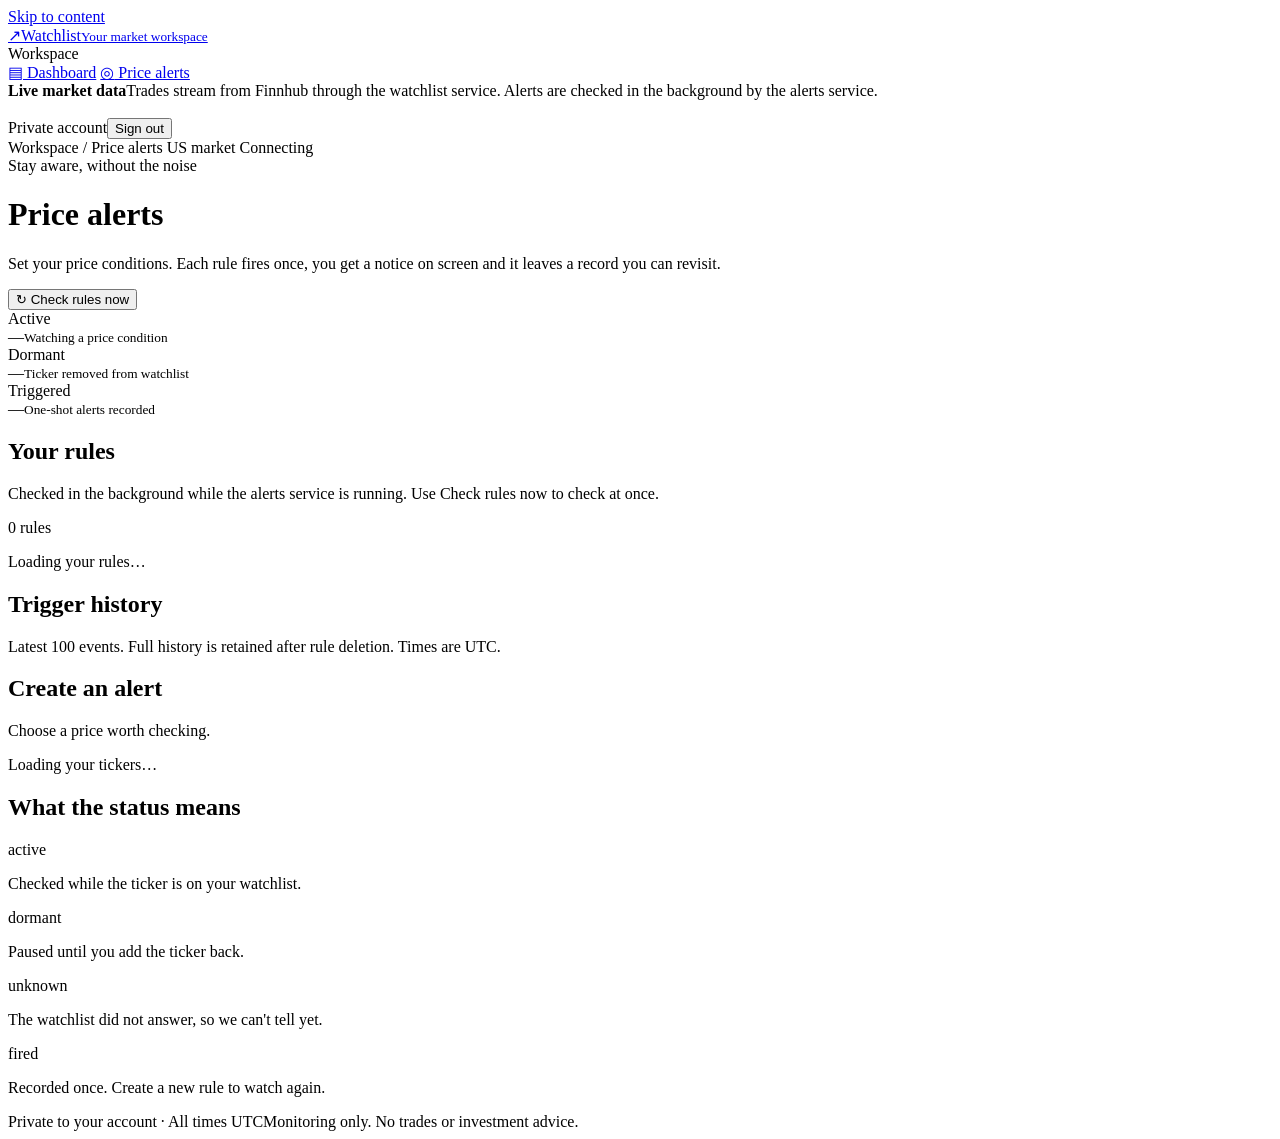
==== ui/alerts.html @ bbd14c74 "Make the price alerts page static ui/alerts.html loses its Jinja tags and gets ui/alerts.js. Rules a" ====
<!doctype html>
<html lang="en">
<head>
  <meta charset="utf-8">
  <meta name="viewport" content="width=device-width, initial-scale=1">
  <meta name="color-scheme" content="light dark">
  <!-- Only scripts and styles from these files may run. Text from a service is never run as code. -->
  <meta http-equiv="Content-Security-Policy" content="default-src 'none'; script-src 'self'; style-src 'self'; connect-src *; base-uri 'none'; form-action 'none'">
  <meta name="referrer" content="no-referrer">
  <title>Price alerts · Market workspace</title>
  <link rel="stylesheet" href="styles.css">
</head>
<body>
<a class="skip" href="#content">Skip to content</a>
<aside class="sidebar" aria-label="Workspace navigation">
  <a class="brand" href="index.html"><span class="brand-mark" aria-hidden="true">↗</span><span>Watchlist<small>Your market workspace</small></span></a>
  <div class="nav-label">Workspace</div>
  <nav aria-label="Main navigation">
    <a class="nav-link" href="index.html"><span class="nav-icon" aria-hidden="true">▤</span> Dashboard</a>
    <a class="nav-link current" href="alerts.html" aria-current="page"><span class="nav-icon" aria-hidden="true">◎</span> Price alerts</a>
  </nav>
  <div class="sidebar-bottom">
    <div class="mode-card"><strong>Live market data</strong>Trades stream from Finnhub through the watchlist service. Alerts are checked in the background by the alerts service.</div>
    <div class="account"><span class="avatar" aria-hidden="true" data-avatar></span><span class="account-name"><span data-account-name></span><br>Private account</span><button class="link" type="button" data-sign-out>Sign out</button></div>
  </div>
</aside>
<main id="content">
  <div class="workspace">
  <div class="topline"><span>Workspace / Price alerts</span>
    <span class="chips">
      <span class="chip" data-market data-state="closed" title="US stock market session"><span class="dot" aria-hidden="true"></span><span data-market-label>US market</span></span>
      <span class="chip" data-live data-state="connecting" role="status" aria-live="polite"><span class="dot" aria-hidden="true"></span><span data-live-label>Connecting</span><span class="chip-time" data-live-time></span></span>
    </span></div>
  <div class="message notice" role="status" data-starting hidden></div>
  <div class="message" role="status" data-flash hidden></div>
  <noscript><div class="message error">This page needs JavaScript to load your price alerts.</div></noscript>

  <div class="heading"><div><div class="eyebrow">Stay aware, without the noise</div><h1>Price alerts</h1><p>Set your price conditions. Each rule fires once, you get a notice on screen and it leaves a record you can revisit.</p></div><button class="secondary" type="button" data-check>↻ Check rules now</button></div>
  <div class="stats" aria-label="Alert summary">
    <div class="stat"><div class="stat-label">Active</div><span class="stat-value" data-stat="active">—</span><small>Watching a price condition</small></div>
    <div class="stat"><div class="stat-label">Dormant</div><span class="stat-value" data-stat="dormant">—</span><small>Ticker removed from watchlist</small></div>
    <div class="stat"><div class="stat-label">Triggered</div><span class="stat-value" data-stat="events">—</span><small>One-shot alerts recorded</small></div>
  </div>
  <div class="layout">
    <div class="stack">
      <section class="card" aria-labelledby="rules-heading"><div class="card-head"><div><h2 id="rules-heading">Your rules</h2><p>Checked in the background while the alerts service is running. Use Check rules now to check at once.</p></div><span class="badge" data-rule-badge>0 rules</span></div>
        <!-- Shown when the alerts service answers but the watchlist service did not answer it. -->
        <div class="message notice" role="status" data-watchlist-down hidden>The watchlist can't be reached right now. Your rules and history are still here. A rule shows as unknown until the watchlist answers again.</div>
        <div class="table-wrap" data-rules hidden><table><thead><tr><th scope="col">Ticker</th><th scope="col">Condition</th><th scope="col">Threshold (USD)</th><th scope="col">Live price (USD)</th><th scope="col">To trigger</th><th scope="col">Status</th><th scope="col">Actions</th></tr></thead><tbody data-rule-rows></tbody></table></div>
        <div class="empty" data-no-rules hidden><div class="empty-icon" aria-hidden="true">◎</div><h3>Give your watchlist a signal</h3><p>No alert rules yet. Choose a stock from your watchlist and the price you want to watch for.</p><a class="button secondary" href="#add-rule">Create your first rule</a></div>
        <div class="empty" data-loading><p>Loading your rules…</p></div>
      </section>
      <section class="card" aria-labelledby="history-heading"><div class="card-head"><div><h2 id="history-heading">Trigger history</h2><p>Latest 100 events. Full history is retained after rule deletion. Times are UTC.</p></div></div>
        <div class="table-wrap" data-events hidden><table><thead><tr><th scope="col">Ticker</th><th scope="col">Rule (USD)</th><th scope="col">Observed (USD)</th><th scope="col">Triggered (UTC)</th></tr></thead><tbody data-event-rows></tbody></table></div>
        <div class="empty" data-no-events hidden><h3>No rule has fired yet.</h3><p>When an observed price meets a rule, its price and time will appear here. Equal prices do not trigger a rule.</p></div>
      </section>
    </div>
    <aside class="stack" aria-label="Alert tools"><section class="card" id="add-rule"><div class="card-head"><div><h2>Create an alert</h2><p>Choose a price worth checking.</p></div></div><div class="card-body">
      <form class="add" data-rule-form hidden><label>Ticker<select name="ticker" required></select></label><label>Notify in history when<select name="condition"><option value="above">Price is above</option><option value="below">Price is below</option></select></label><label>Threshold (USD)<input name="threshold" type="number" step="0.01" min="0.01" placeholder="150.00" required></label><button type="submit">+ Create alert</button><p class="hint">One-shot rule. No email or push notifications are sent.</p></form>
      <div data-no-tickers hidden><p class="hint">Add an asset to your watchlist before creating a price rule.</p><a class="button secondary" href="index.html">Go to watchlist</a></div>
      <!-- The list of tickers comes from the watchlist service. Without it no rule can be created. -->
      <p class="hint" data-tickers-down hidden>The watchlist service is not answering, so a new rule can't be created right now. This page keeps trying.</p>
      <p class="hint" data-tickers-loading>Loading your tickers…</p>
    </div></section><section class="card"><div class="card-head"><h2>What the status means</h2></div><div class="card-body"><p><span class="badge active">active</span></p><p class="hint">Checked while the ticker is on your watchlist.</p><p><span class="badge dormant">dormant</span></p><p class="hint">Paused until you add the ticker back.</p><p><span class="badge unknown">unknown</span></p><p class="hint">The watchlist did not answer, so we can't tell yet.</p><p><span class="badge fired">fired</span></p><p class="hint">Recorded once. Create a new rule to watch again.</p></div></section></aside>
  </div>
  <footer class="footer"><span>Private to your account · All times UTC</span><span>Monitoring only. No trades or investment advice.</span></footer>
  </div>
</main>
<div class="toasts" data-toasts role="status" aria-live="polite"></div>

<!-- One row of each table. alerts.js copies it and fills it in. -->
<template id="rule-row"><tr>
  <td><span class="ticker" data-text="ticker"></span></td>
  <td data-text="condition"></td>
  <td class="nowrap" data-text="threshold"></td>
  <td data-field="price">—</td>
  <td class="nowrap muted" data-distance>—</td>
  <td><span class="badge" data-status></span></td>
  <td class="end"><button class="link danger" type="button" data-delete>Delete</button></td>
</tr></template>
<template id="event-row"><tr>
  <td><span class="ticker" data-text="ticker"></span></td>
  <td class="nowrap" data-text="rule"></td>
  <td data-text="observed"></td>
  <td class="nowrap muted" data-text="when"></td>
</tr></template>

<script src="config.js"></script>
<script type="module" src="alerts.js"></script>
</body>
</html>
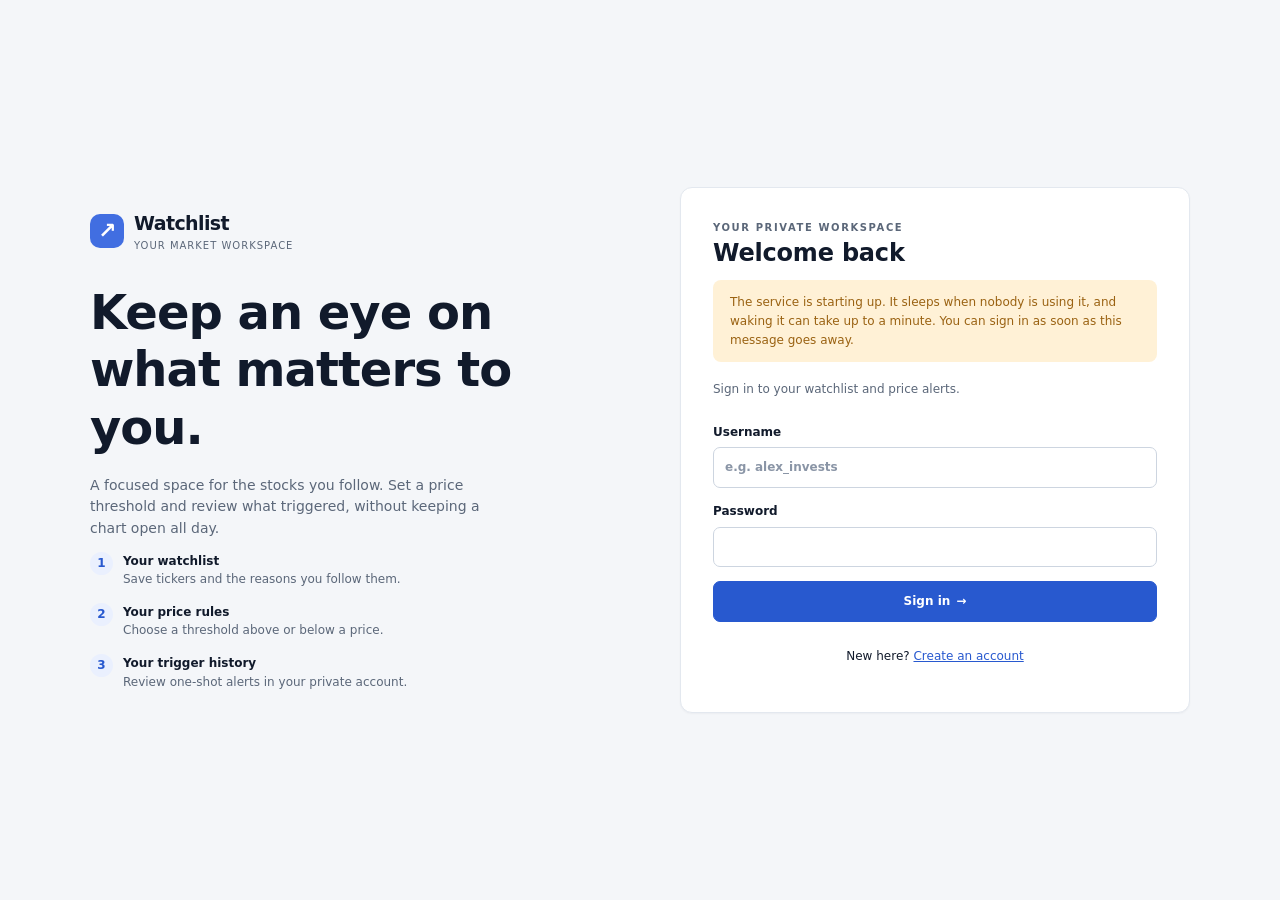
==== commit 51c07746: "Say on the page when live updates pause, and never register twice Two things I found while driving t" ====
--- a/ui/alerts.html
+++ b/ui/alerts.html
@@ -32,6 +32,7 @@
       <span class="chip" data-live data-state="connecting" role="status" aria-live="polite"><span class="dot" aria-hidden="true"></span><span data-live-label>Connecting</span><span class="chip-time" data-live-time></span></span>
     </span></div>
   <div class="message notice" role="status" data-starting hidden></div>
+  <div class="message notice" role="status" data-paused hidden>Live updates paused after five minutes without activity. Move the pointer or press a key to continue.</div>
   <div class="message" role="status" data-flash hidden></div>
   <noscript><div class="message error">This page needs JavaScript to load your price alerts.</div></noscript>
 
--- a/ui/styles.css
+++ b/ui/styles.css
@@ -0,0 +1,157 @@
+/* The look of every page. Colours are set once as variables, with a dark set
+   for people whose system is in dark mode. */
+:root {
+  --bg:#f4f6f9; --surface:#fff; --surface-2:#f8fafc; --ink:#111a2b; --muted:#5b6779; --faint:#8a95a6;
+  --line:#e3e8ef; --line-strong:#cdd5e0; --accent:#2859cf; --accent-soft:#eaf0fe; --nav:#0f1a2c; --nav-ink:#c3cee0; --nav-line:#2a3a54;
+  --up:#15803d; --up-soft:#dcf4e5; --down:#c0262d; --down-soft:#fde3e4; --warn:#9a6212; --warn-soft:#fff1d6;
+  --radius:12px; --shadow:0 1px 2px rgba(16,24,40,.04);
+}
+@media (prefers-color-scheme: dark) {
+  :root:not([data-theme="light"]) {
+    --bg:#0b111c; --surface:#121a28; --surface-2:#172131; --ink:#e7ecf4; --muted:#9aa6b8; --faint:#6f7b8e;
+    --line:#223047; --line-strong:#2e3d56; --accent:#7ea2ff; --accent-soft:#1b2a4a; --nav:#070c15; --nav-ink:#aab6c9; --nav-line:#1d2a3f;
+    --up:#4ade80; --up-soft:#123522; --down:#f87171; --down-soft:#3d1719; --warn:#f2b553; --warn-soft:#3a2a10; --shadow:none;
+  }
+}
+* { box-sizing:border-box; }
+body { margin:0; background:var(--bg); color:var(--ink); font:14px/1.55 system-ui,-apple-system,"Segoe UI",sans-serif; }
+a { color:var(--accent); text-underline-offset:3px; }
+button,input,select { font:inherit; }
+:focus-visible { outline:3px solid #7498f0; outline-offset:3px; }
+.skip { position:absolute; left:1rem; top:-5rem; z-index:10; background:var(--surface); padding:12px; }
+.skip:focus { top:1rem; }
+.sidebar { position:fixed; inset:0 auto 0 0; width:220px; background:var(--nav); color:#fff; padding:28px 20px; display:flex; flex-direction:column; }
+.brand { display:flex; align-items:center; gap:10px; color:inherit; text-decoration:none; font-size:19px; font-weight:750; letter-spacing:-.6px; }
+.brand-mark { display:grid; place-items:center; width:34px; height:34px; background:#416ee1; border-radius:10px; color:#fff; font-size:22px; }
+.brand small { display:block; color:#abb8ce; font-size:10px; font-weight:500; letter-spacing:1px; text-transform:uppercase; }
+.nav-label { color:#a2b0c7; text-transform:uppercase; font-size:10px; letter-spacing:1.6px; margin:38px 12px 12px; }
+.nav-link { display:flex; align-items:center; gap:12px; color:var(--nav-ink); text-decoration:none; padding:12px; border-radius:8px; margin-bottom:6px; }
+.nav-link:hover,.nav-link.current { background:#1f2e47; color:#fff; }
+.nav-link.current { box-shadow:inset 3px 0 #85a6ff; font-weight:650; }
+.nav-icon { font-size:18px; width:20px; text-align:center; }
+.sidebar-bottom { margin-top:auto; padding-top:30px; }
+.mode-card { border:1px solid var(--nav-line); border-radius:10px; padding:14px; font-size:12px; color:var(--nav-ink); }
+.mode-card strong { display:block; color:#fff; margin-bottom:5px; }
+.account { display:flex; gap:10px; align-items:center; border-top:1px solid var(--nav-line); margin-top:22px; padding-top:20px; color:var(--nav-ink); }
+.avatar { border-radius:50%; background:#dce6ff; color:#244d9e; width:32px; height:32px; display:grid; place-items:center; font-weight:700; flex-shrink:0; }
+.account-name { overflow-wrap:anywhere; font-size:12px; flex:1; }
+.sidebar button.link { color:var(--nav-ink); font-size:11px; }
+main { margin-left:220px; padding:26px clamp(20px,3.3vw,54px); min-height:100vh; }
+.workspace { max-width:1440px; margin:auto; }
+.topline { display:flex; justify-content:space-between; align-items:center; gap:12px; flex-wrap:wrap; margin-bottom:22px; font-size:12px; color:var(--muted); }
+.chips { display:flex; gap:8px; flex-wrap:wrap; }
+.eyebrow { color:var(--muted); text-transform:uppercase; letter-spacing:1.6px; font-size:10px; font-weight:700; }
+h1 { font-size:clamp(24px,2.6vw,32px); line-height:1.2; letter-spacing:-1px; margin:6px 0 8px; }
+h2 { font-size:15px; letter-spacing:-.2px; margin:0; }
+h3 { font-size:14px; margin:0 0 6px; }
+p { margin:0 0 12px; }
+.muted { color:var(--muted); }
+.heading { display:flex; align-items:center; justify-content:space-between; gap:20px; margin-bottom:20px; }
+.heading p { margin:0; max-width:620px; color:var(--muted); }
+.stats { display:grid; grid-template-columns:repeat(auto-fit,minmax(170px,1fr)); gap:14px; margin:20px 0 22px; }
+.stat { background:var(--surface); border:1px solid var(--line); border-radius:var(--radius); padding:16px 18px; box-shadow:var(--shadow); }
+.stat-label { color:var(--muted); font-size:12px; display:flex; justify-content:space-between; }
+.stat-value { display:block; font-size:26px; font-weight:700; letter-spacing:-1px; margin-top:2px; font-variant-numeric:tabular-nums; }
+.stat small { color:var(--muted); font-size:11px; }
+.breadth { display:flex; height:6px; border-radius:3px; overflow:hidden; background:var(--line); margin:8px 0 6px; gap:2px; }
+.breadth span { display:block; height:100%; transition:width .4s ease; }
+.breadth .b-up { background:var(--up); } .breadth .b-down { background:var(--down); }
+.layout { display:grid; grid-template-columns:minmax(0,1fr) 300px; gap:22px; align-items:start; }
+.card { background:var(--surface); border:1px solid var(--line); border-radius:var(--radius); overflow:hidden; box-shadow:var(--shadow); }
+.card-head { padding:16px 20px; display:flex; align-items:center; justify-content:space-between; gap:12px; border-bottom:1px solid var(--line); }
+.card-head p { margin:3px 0 0; color:var(--muted); font-size:12px; }
+.card-body { padding:20px; }
+.stack { display:grid; gap:20px; min-width:0; }
+.add { display:grid; gap:14px; }
+label { display:grid; gap:6px; font-size:12px; font-weight:650; }
+input,select { width:100%; border:1px solid var(--line-strong); border-radius:7px; padding:10px 11px; background:var(--surface); color:var(--ink); min-width:0; }
+input::placeholder { color:var(--faint); }
+button,.button { display:inline-flex; align-items:center; justify-content:center; gap:6px; border:1px solid var(--accent); border-radius:7px; padding:10px 15px; background:var(--accent); color:#fff; font-weight:650; font-size:12px; cursor:pointer; text-decoration:none; }
+button:hover,.button:hover { filter:brightness(.92); }
+.secondary { background:var(--surface); border-color:var(--line-strong); color:var(--ink); }
+button.link { padding:3px 0; background:none; border:0; color:var(--muted); font-size:12px; font-weight:500; }
+button.danger:hover { color:var(--down); }
+form.inline { display:inline; margin:0; }
+.hint { font-size:12px; color:var(--muted); font-weight:400; }
+.hint:last-child { margin-bottom:0; }
+.table-wrap { overflow-x:auto; }
+table { width:100%; border-collapse:collapse; font-size:12px; font-variant-numeric:tabular-nums; }
+th { text-transform:uppercase; font-size:9px; letter-spacing:.7px; color:var(--muted); background:var(--surface-2); text-align:left; padding:11px 14px; white-space:nowrap; }
+td { padding:13px 14px; border-top:1px solid var(--line); vertical-align:middle; }
+td.end { text-align:right; }
+th.num,td.num { text-align:right; }
+.ticker { display:block; font-weight:750; color:var(--ink); font-size:13px; }
+td.asset { min-width:150px; }
+.company { display:block; color:var(--muted); font-size:11px; }
+.meta { display:block; color:var(--faint); font-size:10px; }
+.note { min-width:140px; max-width:220px; overflow-wrap:anywhere; color:var(--muted); }
+.nowrap { white-space:nowrap; }
+.badge { display:inline-block; border-radius:5px; font-size:10px; font-weight:650; padding:4px 8px; background:var(--accent-soft); color:var(--accent); white-space:nowrap; }
+.badge.active { color:var(--up); background:var(--up-soft); }
+.badge.dormant { color:var(--warn); background:var(--warn-soft); }
+.badge.unknown { color:var(--muted); background:transparent; border:1px dashed var(--muted); }
+.badge.fired { color:var(--muted); background:var(--surface-2); }
+.empty { padding:38px 24px; text-align:center; }
+.empty-icon { display:grid; place-items:center; width:44px; height:44px; margin:0 auto 14px; border-radius:12px; background:var(--accent-soft); color:var(--accent); font-size:24px; }
+.empty p { max-width:380px; margin:0 auto 18px; color:var(--muted); font-size:12px; }
+.guide { display:grid; gap:14px; margin:0; padding:0; list-style:none; counter-reset:steps; }
+.guide li { display:flex; gap:10px; font-size:12px; color:var(--muted); }
+.guide li::before { counter-increment:steps; content:counter(steps); background:var(--accent-soft); color:var(--accent); width:23px; height:23px; border-radius:50%; display:grid; place-items:center; flex-shrink:0; font-weight:700; }
+.guide strong { display:block; color:var(--ink); }
+.message { padding:12px 16px; margin-bottom:18px; border-radius:8px; font-size:12px; border:1px solid transparent; }
+.message.error { color:var(--down); background:var(--down-soft); }
+.message.success { color:var(--up); background:var(--up-soft); }
+.message.notice { color:var(--warn); background:var(--warn-soft); }
+.chip { display:inline-flex; align-items:center; gap:8px; border:1px solid var(--line); background:var(--surface); border-radius:999px; padding:5px 12px 5px 10px; font-size:11px; font-weight:650; color:var(--muted); white-space:nowrap; }
+.dot { width:8px; height:8px; border-radius:50%; background:var(--faint); flex-shrink:0; }
+.chip[data-state="live"],.chip[data-state="open"] { color:var(--up); }
+.chip[data-state="live"] .dot { background:var(--up); animation:pulse 1.8s ease-out infinite; }
+.chip[data-state="open"] .dot,.chip[data-state="connected"] .dot { background:var(--up); }
+.chip[data-state="connecting"] .dot,.chip[data-state="extended"] .dot { background:#d79b2b; }
+.chip[data-state="extended"] { color:var(--warn); }
+.chip-time { color:var(--muted); font-weight:500; font-variant-numeric:tabular-nums; }
+@keyframes pulse { 0% { box-shadow:0 0 0 0 rgba(31,157,104,.5); } 100% { box-shadow:0 0 0 8px rgba(31,157,104,0); } }
+.price { font-weight:700; color:var(--ink); font-size:13px; white-space:nowrap; border-radius:4px; padding:2px 4px; margin:-2px -4px; transition:background-color .9s ease; }
+.price.tick-up { background:var(--up-soft); transition:none; }
+.price.tick-down { background:var(--down-soft); transition:none; }
+.src { display:block; font-size:10px; color:var(--muted); font-weight:500; }
+.move { white-space:nowrap; font-weight:650; }
+.move.up { color:var(--up); }
+.move.down { color:var(--down); }
+.pill-move { display:inline-block; border-radius:5px; padding:3px 7px; }
+.move.up .pill-move { background:var(--up-soft); } .move.down .pill-move { background:var(--down-soft); }
+.spark { display:block; width:120px; height:34px; }
+.spark polyline { fill:none; stroke-width:2; stroke-linejoin:round; stroke-linecap:round; vector-effect:non-scaling-stroke; }
+.spark .base { stroke:var(--line-strong); stroke-width:1; stroke-dasharray:3 3; vector-effect:non-scaling-stroke; }
+.spark.up polyline { stroke:var(--up); } .spark.down polyline { stroke:var(--down); } .spark.flat polyline { stroke:var(--muted); }
+.spark-empty { font-size:10px; color:var(--faint); white-space:nowrap; }
+.range { min-width:130px; }
+.range-track { position:relative; height:6px; border-radius:3px; background:var(--line); margin:6px 0 4px; }
+.range-mark { position:absolute; top:-3px; width:4px; height:12px; margin-left:-2px; border-radius:2px; background:var(--ink); transition:left .4s ease; }
+.range-open { position:absolute; top:-1px; width:2px; height:8px; margin-left:-1px; background:var(--faint); }
+.range-ends { display:flex; justify-content:space-between; font-size:10px; color:var(--faint); }
+.footer { display:flex; justify-content:space-between; gap:12px; padding:24px 0 0; font-size:11px; color:var(--muted); }
+.toasts { position:fixed; right:20px; bottom:20px; display:grid; gap:10px; z-index:20; max-width:min(360px,calc(100vw - 32px)); }
+.toast { background:var(--surface); border:1px solid var(--line); border-left:4px solid var(--accent); border-radius:10px; padding:12px 16px; font-size:12px; box-shadow:0 8px 24px rgba(16,24,40,.16); }
+.toast strong { display:block; font-size:13px; }
+.auth-shell { min-height:100vh; display:grid; grid-template-columns:1fr 1fr; max-width:1200px; margin:auto; align-items:center; gap:80px; padding:50px; }
+.auth-intro h1 { font-size:clamp(32px,4vw,48px); margin:30px 0 18px; }
+.auth-intro .brand { color:var(--ink); }
+.auth-intro .brand small { color:var(--muted); }
+.auth-intro p { color:var(--muted); max-width:400px; }
+.auth-card { padding:32px; }
+.auth-card h2 { font-size:24px; margin-bottom:8px; }
+.auth-card form { margin-top:24px; }
+.auth-footer { text-align:center; margin-top:22px; font-size:12px; }
+.auth-main { padding:0; margin:0; }
+@media(prefers-reduced-motion:reduce) { .dot,.price,.range-mark,.breadth span { animation:none !important; transition:none !important; } }
+@media(min-width:1500px) { .layout { grid-template-columns:minmax(0,1fr) 330px; } }
+@media(max-width:1100px) { .sidebar { width:190px; padding:24px 14px; } main { margin-left:190px; padding:25px 22px; } .layout { grid-template-columns:minmax(0,1fr); } .layout>aside { display:grid; grid-template-columns:1fr 1fr; gap:20px; } .hide-md { display:none; } }
+@media(max-width:700px) { .sidebar { position:static; width:auto; padding:14px 16px; display:block; } .sidebar .brand small,.nav-label,.mode-card { display:none; } .sidebar nav { display:flex; margin-top:14px; gap:10px; } .nav-link { margin:0; padding:8px 14px; flex:1; } .sidebar-bottom { padding:0; } .account { margin:12px 0 0; padding-top:12px; } main { margin:0; padding:20px 16px; } .topline { margin-bottom:16px; } .stats { grid-template-columns:1fr 1fr; gap:8px; } .stat { padding:12px; } .stat small { display:none; } .stat-value { font-size:22px; } .layout>aside { grid-template-columns:1fr; } .heading { align-items:flex-start; flex-direction:column; gap:12px; } .auth-shell { grid-template-columns:1fr; gap:26px; padding:26px 16px; } .auth-intro h1 { font-size:28px; margin:20px 0 12px; } .auth-card { padding:24px; } .footer { flex-direction:column; } .hide-sm { display:none; } td.asset { min-width:0; } }
+
+/* Added for the static pages. */
+/* The hidden attribute must win over the display values set above. */
+[hidden] { display:none !important; }
+.message button.link { color:inherit; font-weight:650; text-decoration:underline; margin-left:6px; }
+.auth-footer button.link { color:var(--accent); text-decoration:underline; }
+button:disabled { opacity:.6; cursor:progress; }
